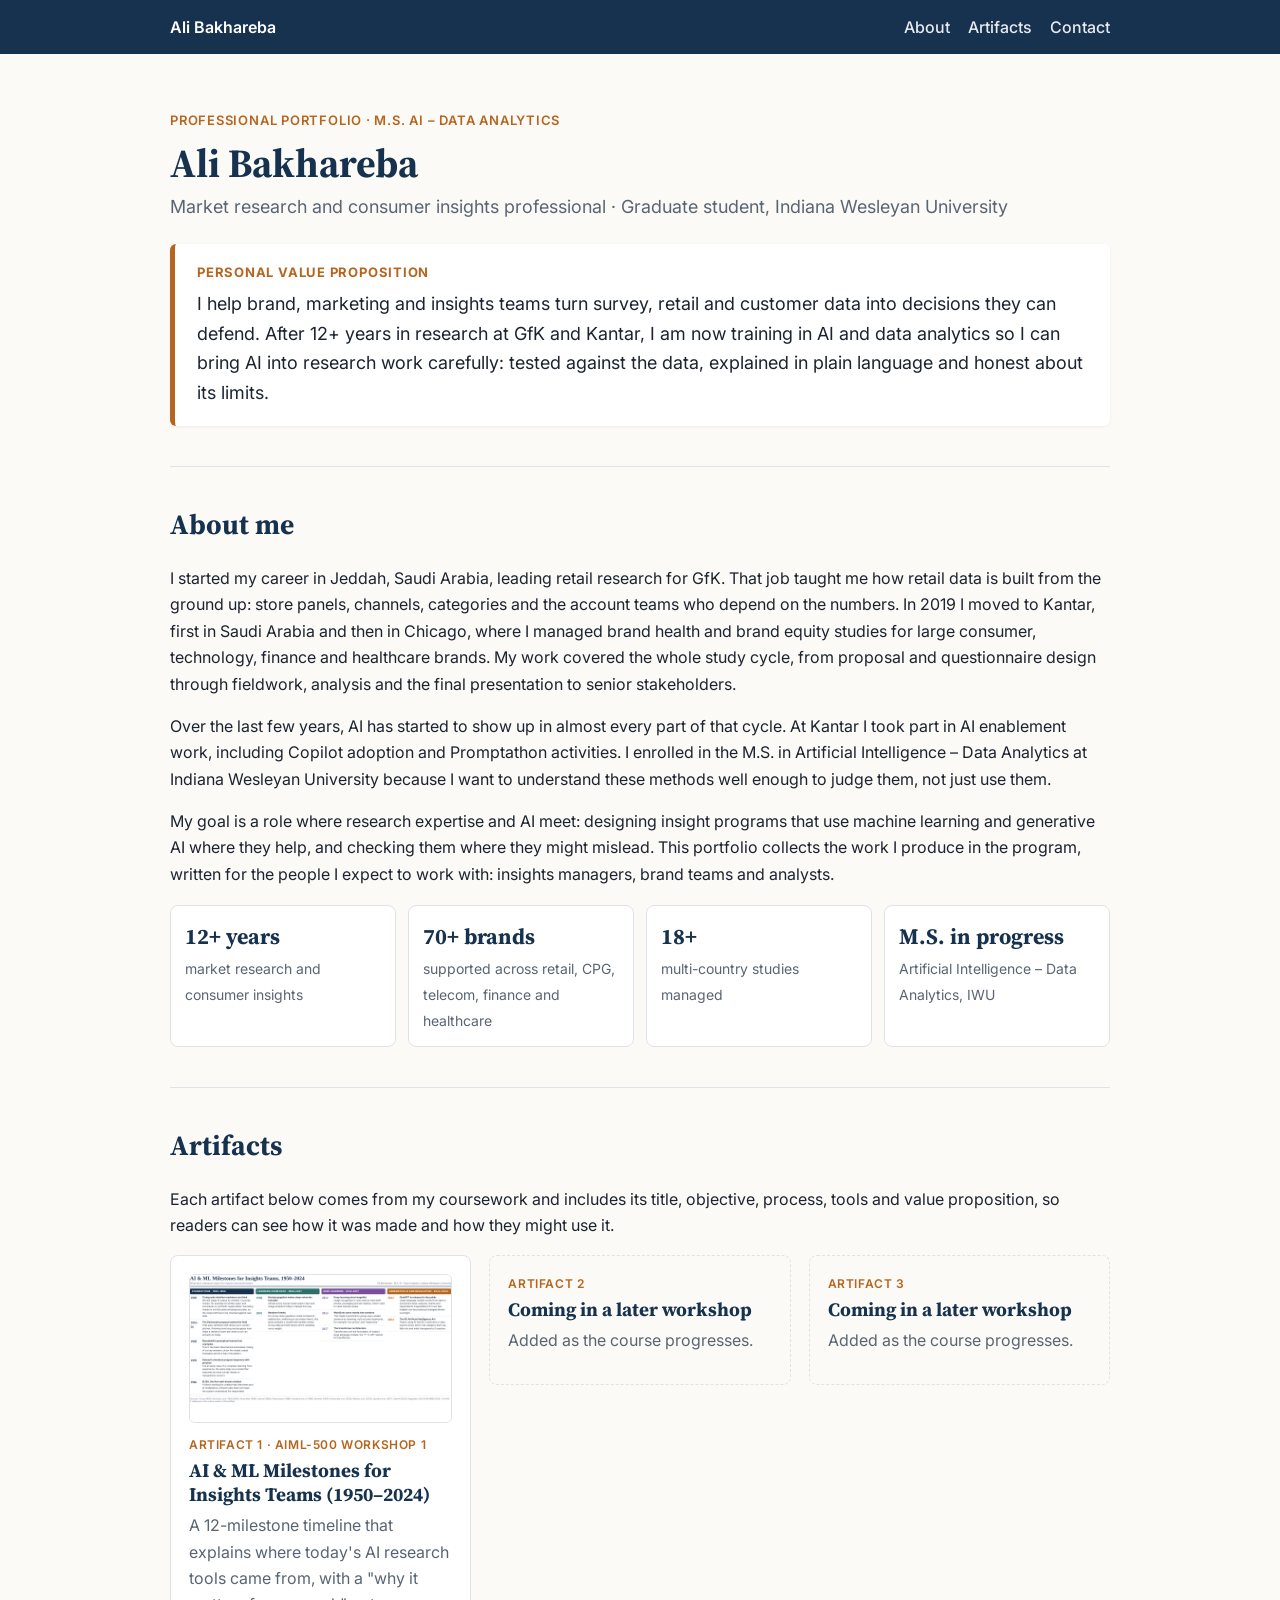
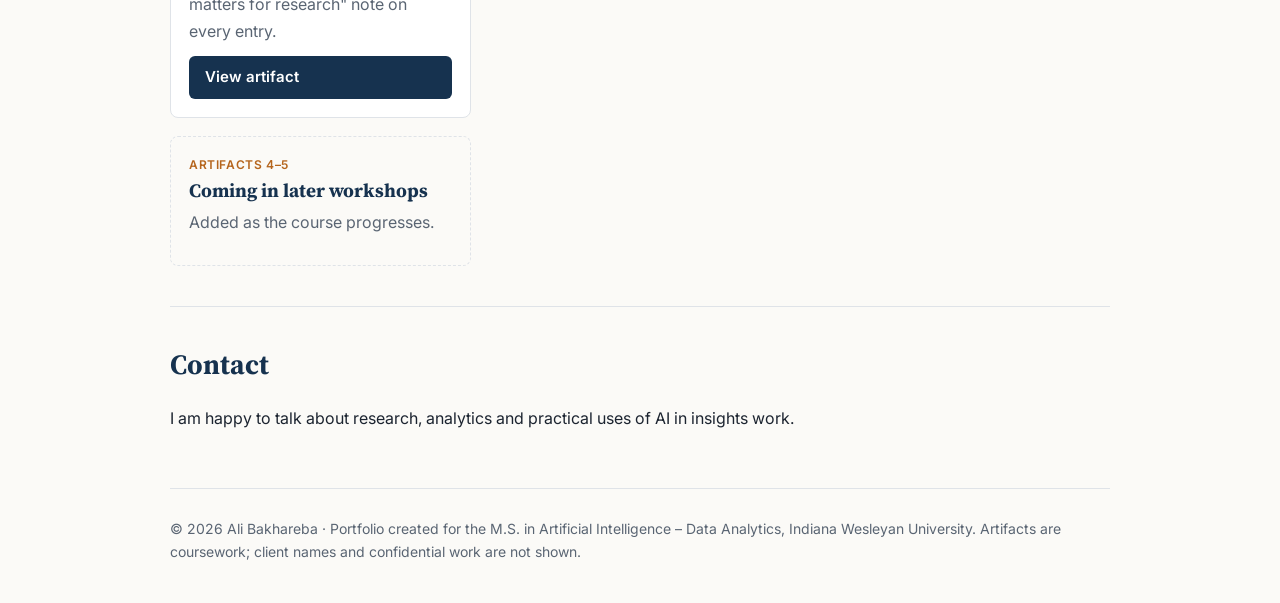
==== index.html @ 3a318d76 "Add files via upload" ====
<!doctype html>
<html lang="en">
<head>
<meta charset="utf-8">
<meta name="viewport" content="width=device-width, initial-scale=1">
<title>Ali Bakhareba | Insights &amp; AI Portfolio</title>
<meta name="description" content="Professional portfolio of Ali Bakhareba: market research and consumer insights professional completing an M.S. in Artificial Intelligence – Data Analytics at Indiana Wesleyan University.">
<link rel="preconnect" href="https://fonts.googleapis.com">
<link href="https://fonts.googleapis.com/css2?family=Inter:wght@400;500;600;700&family=Source+Serif+4:wght@600;700&display=swap" rel="stylesheet">
<link rel="stylesheet" href="assets/style.css">
</head>
<body>
<header class="site"><div class="wrap">
  <a href="index.html">Ali Bakhareba</a>
  <nav><a href="#about">About</a><a href="#artifacts">Artifacts</a><a href="#contact">Contact</a></nav>
</div></header>

<div class="wrap">
  <div class="hero">
    <div class="kicker">Professional Portfolio · M.S. AI – Data Analytics</div>
    <h1>Ali Bakhareba</h1>
    <p class="role">Market research and consumer insights professional · Graduate student, Indiana Wesleyan University</p>
    <div class="pvp">
      <b>Personal value proposition</b>
      I help brand, marketing and insights teams turn survey, retail and customer data into decisions they can defend. After 12+ years in research at GfK and Kantar, I am now training in AI and data analytics so I can bring AI into research work carefully: tested against the data, explained in plain language and honest about its limits.
    </div>
  </div>

  <section id="about">
    <h2>About me</h2>
    <p>I started my career in Jeddah, Saudi Arabia, leading retail research for GfK. That job taught me how retail data is built from the ground up: store panels, channels, categories and the account teams who depend on the numbers. In 2019 I moved to Kantar, first in Saudi Arabia and then in Chicago, where I managed brand health and brand equity studies for large consumer, technology, finance and healthcare brands. My work covered the whole study cycle, from proposal and questionnaire design through fieldwork, analysis and the final presentation to senior stakeholders.</p>
    <p>Over the last few years, AI has started to show up in almost every part of that cycle. At Kantar I took part in AI enablement work, including Copilot adoption and Promptathon activities. I enrolled in the M.S. in Artificial Intelligence – Data Analytics at Indiana Wesleyan University because I want to understand these methods well enough to judge them, not just use them.</p>
    <p>My goal is a role where research expertise and AI meet: designing insight programs that use machine learning and generative AI where they help, and checking them where they might mislead. This portfolio collects the work I produce in the program, written for the people I expect to work with: insights managers, brand teams and analysts.</p>
    <div class="facts">
      <div class="fact"><b>12+ years</b><span>market research and consumer insights</span></div>
      <div class="fact"><b>70+ brands</b><span>supported across retail, CPG, telecom, finance and healthcare</span></div>
      <div class="fact"><b>18+</b><span>multi-country studies managed</span></div>
      <div class="fact"><b>M.S. in progress</b><span>Artificial Intelligence – Data Analytics, IWU</span></div>
    </div>
  </section>

  <section id="artifacts">
    <h2>Artifacts</h2>
    <p>Each artifact below comes from my coursework and includes its title, objective, process, tools and value proposition, so readers can see how it was made and how they might use it.</p>
    <div class="grid">
      <div class="card">
        <img src="assets/timeline-preview.png" alt="Preview of the AI and ML milestones timeline">
        <span class="tag">Artifact 1 · AIML-500 Workshop 1</span>
        <h3>AI &amp; ML Milestones for Insights Teams (1950–2024)</h3>
        <p>A 12-milestone timeline that explains where today's AI research tools came from, with a "why it matters for research" note on every entry.</p>
        <a class="btn" href="artifact-1-ai-ml-timeline.html">View artifact</a>
      </div>
      <div class="card pending"><span class="tag">Artifact 2</span><h3>Coming in a later workshop</h3><p>Added as the course progresses.</p></div>
      <div class="card pending"><span class="tag">Artifact 3</span><h3>Coming in a later workshop</h3><p>Added as the course progresses.</p></div>
      <div class="card pending"><span class="tag">Artifacts 4–5</span><h3>Coming in later workshops</h3><p>Added as the course progresses.</p></div>
    </div>
  </section>

  <section id="contact">
    <h2>Contact</h2>
    <p>I am happy to talk about research, analytics and practical uses of AI in insights work.</p>
  </section>

  <footer>© 2026 Ali Bakhareba · Portfolio created for the M.S. in Artificial Intelligence – Data Analytics, Indiana Wesleyan University. Artifacts are coursework; client names and confidential work are not shown.</footer>
</div>
</body>
</html>
---- assets/style.css ----
:root{
  --ink:#1c2430; --muted:#5a6573; --line:#dfe3e8; --bg:#fbfaf7; --card:#ffffff;
  --navy:#16324f; --accent:#b5651d; --accent-soft:#f6ece2; --era1:#16324f; --era2:#2f6f6a; --era3:#7a4e9c; --era4:#b5651d;
}
*{box-sizing:border-box}
html{scroll-behavior:smooth}
body{margin:0;background:var(--bg);color:var(--ink);font:16px/1.65 "Inter",system-ui,-apple-system,"Segoe UI",Arial,sans-serif}
h1,h2,h3{font-family:"Source Serif 4",Georgia,serif;color:var(--navy);line-height:1.25}
a{color:var(--navy)}
.wrap{max-width:980px;margin:0 auto;padding:0 20px}
header.site{background:var(--navy);color:#fff}
header.site .wrap{display:flex;justify-content:space-between;align-items:center;flex-wrap:wrap;gap:8px;padding-top:14px;padding-bottom:14px}
header.site a{color:#fff;text-decoration:none;font-weight:600}
header.site nav a{margin-left:18px;font-weight:500;opacity:.9}
header.site nav a:hover{opacity:1;text-decoration:underline}
.hero{padding:56px 0 40px;border-bottom:1px solid var(--line)}
.hero .kicker{color:var(--accent);font-weight:600;letter-spacing:.06em;text-transform:uppercase;font-size:13px}
.hero h1{font-size:40px;margin:6px 0 4px}
.hero .role{color:var(--muted);font-size:18px;margin:0 0 22px}
.pvp{background:var(--card);border-left:5px solid var(--accent);padding:18px 22px;border-radius:6px;box-shadow:0 1px 3px rgba(0,0,0,.06);font-size:18px}
.pvp b{display:block;font-size:13px;letter-spacing:.06em;text-transform:uppercase;color:var(--accent);margin-bottom:6px}
section{padding:40px 0;border-bottom:1px solid var(--line)}
section h2{font-size:28px;margin-top:0}
.grid{display:grid;align-items:start;grid-template-columns:repeat(auto-fit,minmax(260px,1fr));gap:18px}
.card{background:var(--card);border:1px solid var(--line);border-radius:8px;padding:18px;display:flex;flex-direction:column}
.card img{width:100%;border-radius:6px;border:1px solid var(--line);margin-bottom:12px}
.card h3{margin:4px 0 6px;font-size:19px}
.card .tag{font-size:12px;font-weight:600;color:var(--accent);text-transform:uppercase;letter-spacing:.05em}
.card p{margin:0 0 12px;color:var(--muted)}
.card .btn{margin-top:auto}
.card.pending{border-style:dashed;background:transparent}
.btn{display:inline-block;background:var(--navy);color:#fff;padding:9px 16px;border-radius:6px;text-decoration:none;font-weight:600;font-size:15px}
.btn.alt{background:transparent;color:var(--navy);border:1.5px solid var(--navy)}
.facts{display:grid;grid-template-columns:repeat(auto-fit,minmax(170px,1fr));gap:12px;margin-top:18px}
.fact{background:var(--card);border:1px solid var(--line);border-radius:8px;padding:12px 14px}
.fact b{display:block;font-size:22px;color:var(--navy);font-family:"Source Serif 4",Georgia,serif}
.fact span{font-size:14px;color:var(--muted)}
footer{padding:28px 0 40px;color:var(--muted);font-size:14px}
/* artifact page */
.art-head{padding:40px 0 24px}
.art-head h1{font-size:34px;margin:6px 0 10px}
.toc{background:var(--card);border:1px solid var(--line);border-radius:8px;padding:12px 16px;font-size:14px}
.toc a{margin-right:12px;display:inline-block}
.field{padding:26px 0;border-bottom:1px solid var(--line)}
.field h2{font-size:22px;margin:0 0 8px}
.field ol li,.field ul li{margin-bottom:6px}
.vp{background:var(--accent-soft);border-left:5px solid var(--accent);padding:14px 18px;border-radius:6px;font-size:17px}
.refs p{padding-left:2em;text-indent:-2em;margin:0 0 10px}
/* timeline */
.era{margin:26px 0 8px;font-weight:700;font-size:13px;letter-spacing:.06em;text-transform:uppercase}
.tl{position:relative;margin-left:8px;padding-left:26px;border-left:3px solid var(--line)}
.ms{position:relative;background:var(--card);border:1px solid var(--line);border-radius:8px;padding:14px 16px;margin:0 0 14px}
.ms:before{content:"";position:absolute;left:-36px;top:18px;width:14px;height:14px;border-radius:50%;background:var(--dot,var(--navy));border:3px solid var(--bg)}
.ms .yr{font-family:"Source Serif 4",Georgia,serif;font-weight:700;font-size:20px;color:var(--dot,var(--navy))}
.ms h3{display:inline;font-size:17px;margin-left:8px;color:var(--ink)}
.ms p{margin:6px 0 0}
.ms .why{margin-top:8px;padding-top:8px;border-top:1px dashed var(--line);font-size:15px}
.ms .why b{color:var(--accent)}
.ms .src{font-size:13px;color:var(--muted);margin-top:6px}
.e1{--dot:var(--era1)} .e2{--dot:var(--era2)} .e3{--dot:var(--era3)} .e4{--dot:var(--era4)}
@media (max-width:600px){.hero h1{font-size:31px}header.site nav a{margin-left:0;margin-right:14px}.art-head h1{font-size:27px}}
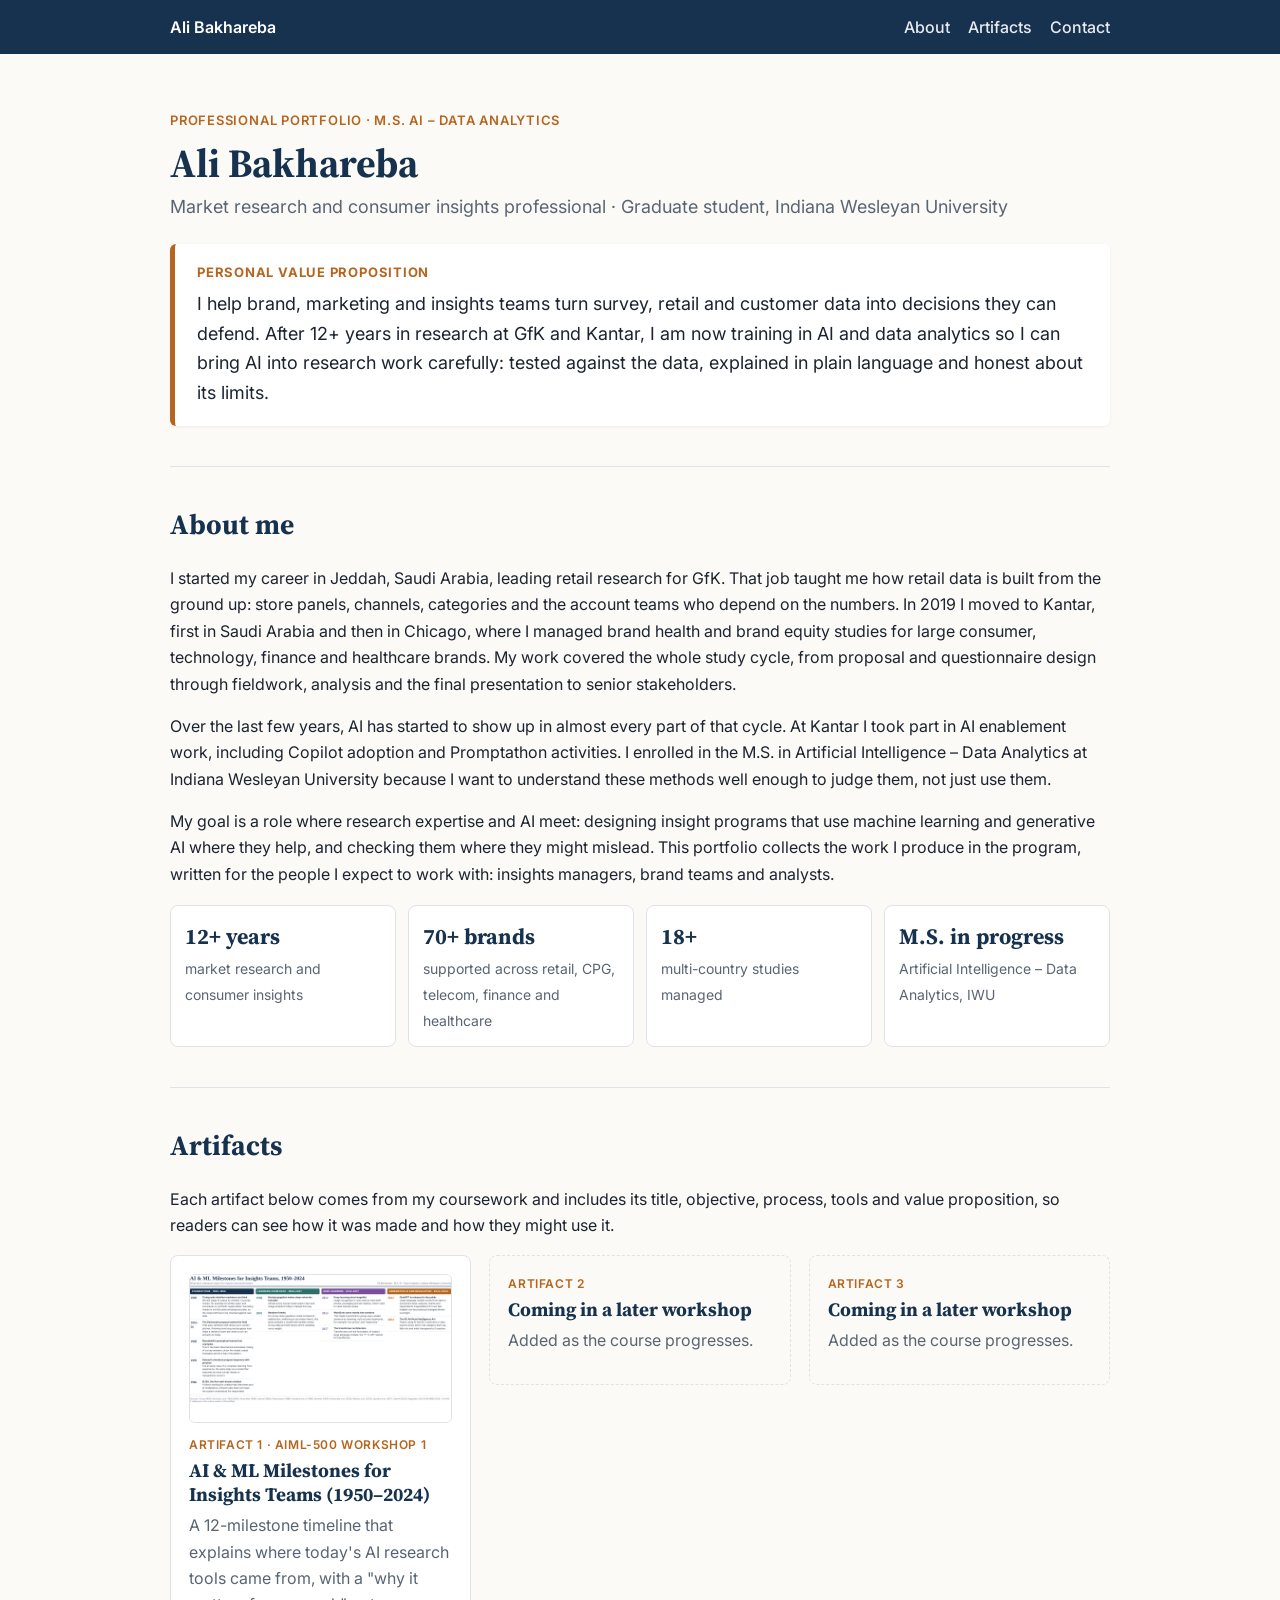
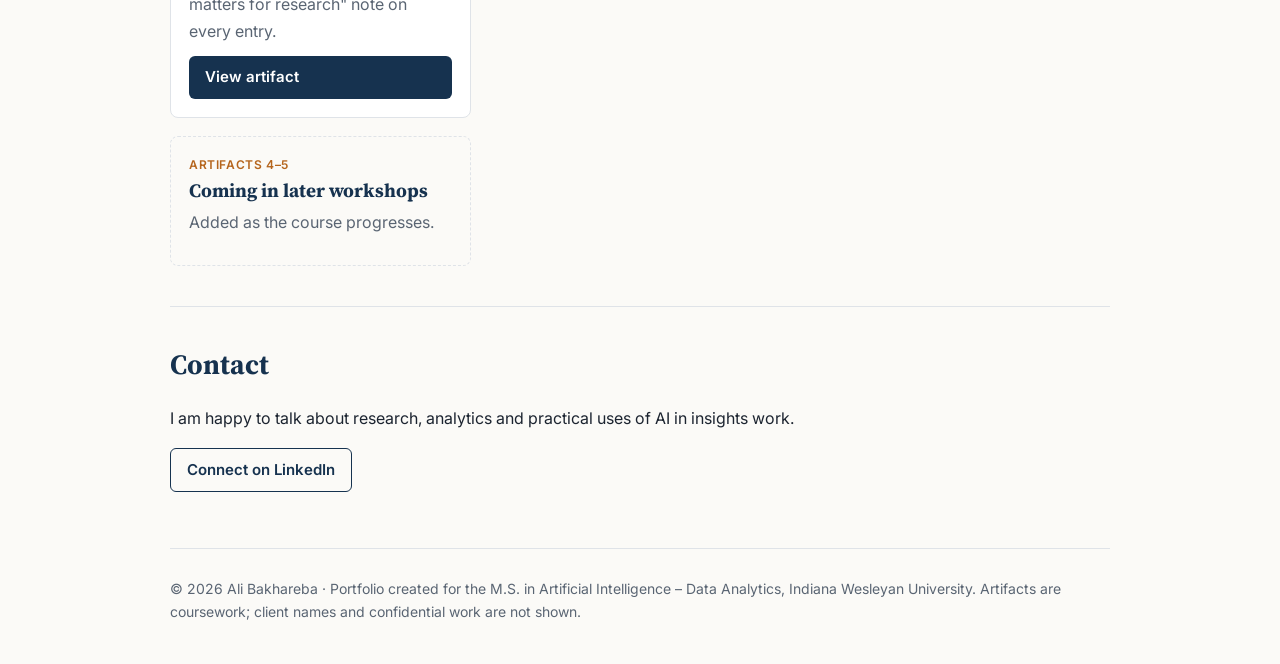
==== commit c0e80c07: "Add files via upload" ====
--- a/index.html
+++ b/index.html
@@ -59,6 +59,7 @@
   <section id="contact">
     <h2>Contact</h2>
     <p>I am happy to talk about research, analytics and practical uses of AI in insights work.</p>
+    <p><a class="btn alt" href="https://www.linkedin.com/in/ali-bakhareba/" target="_blank" rel="noopener">Connect on LinkedIn</a></p>
   </section>
 
   <footer>© 2026 Ali Bakhareba · Portfolio created for the M.S. in Artificial Intelligence – Data Analytics, Indiana Wesleyan University. Artifacts are coursework; client names and confidential work are not shown.</footer>
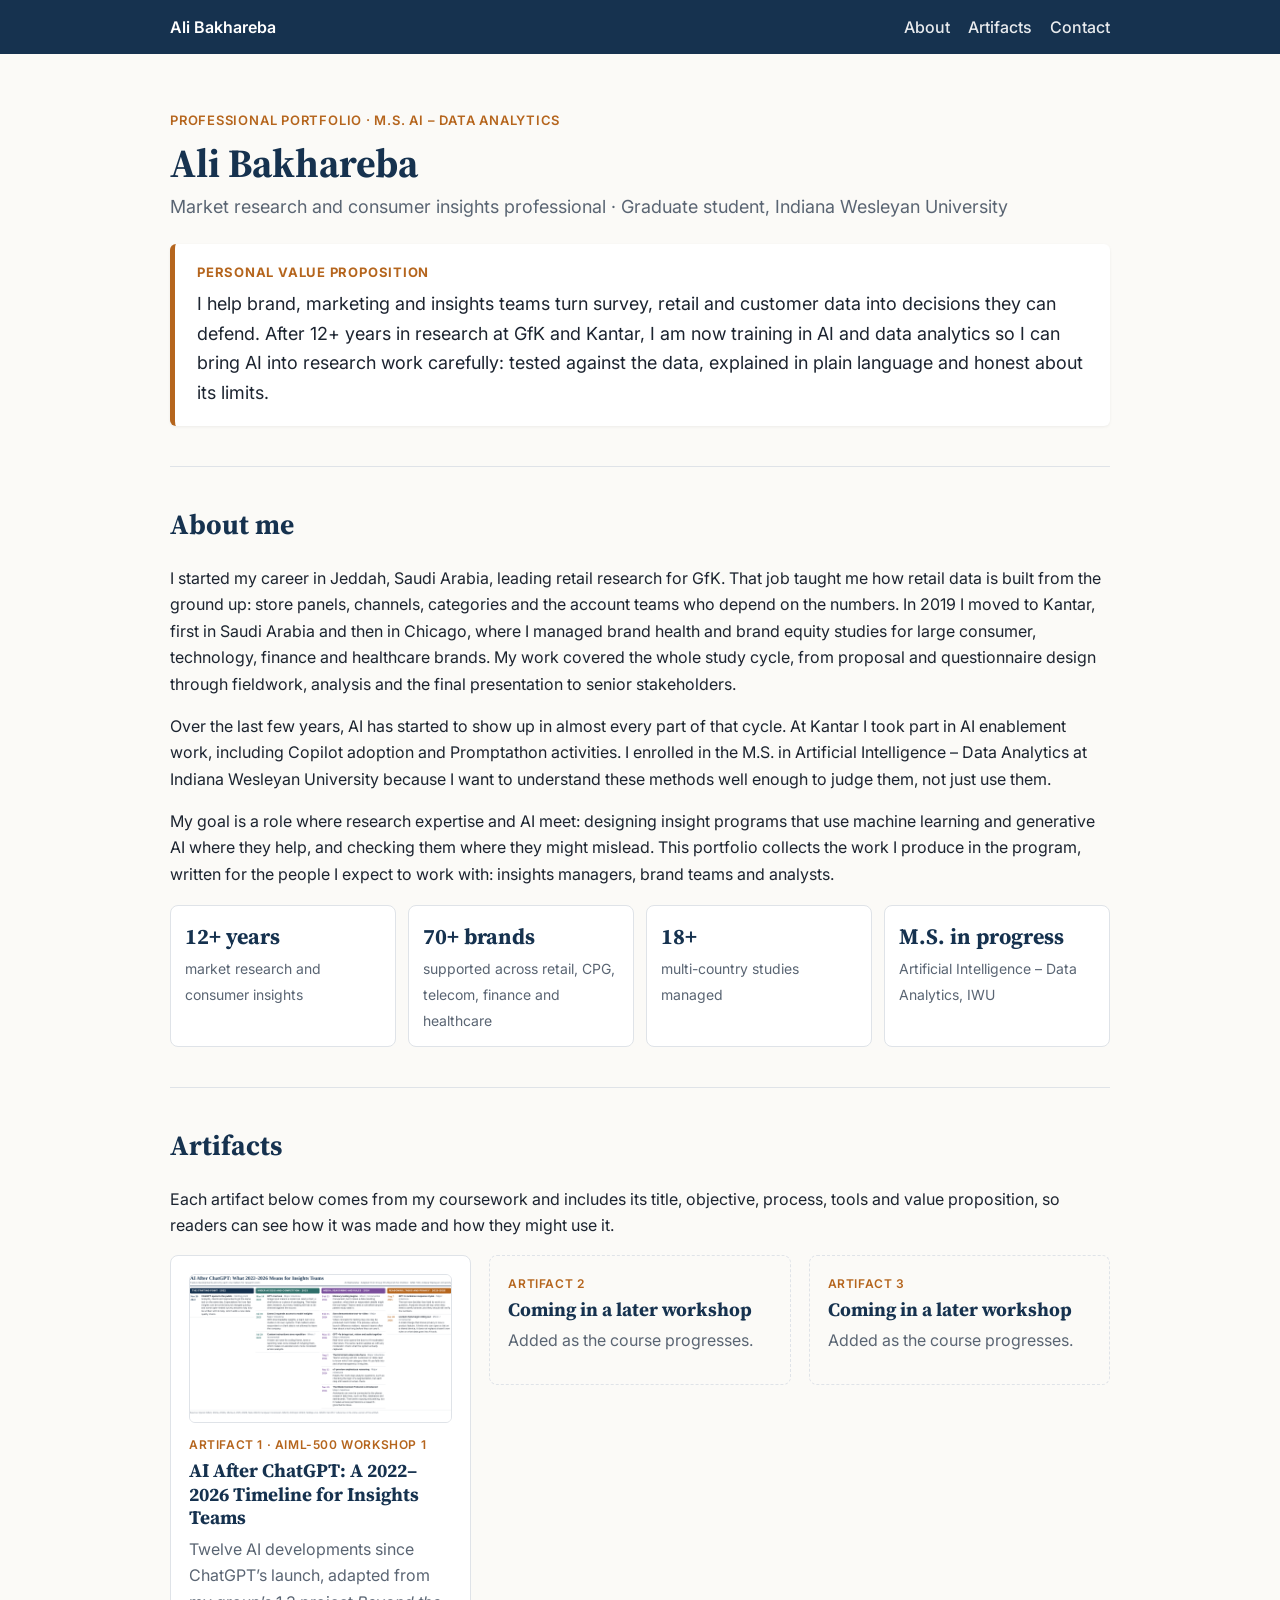
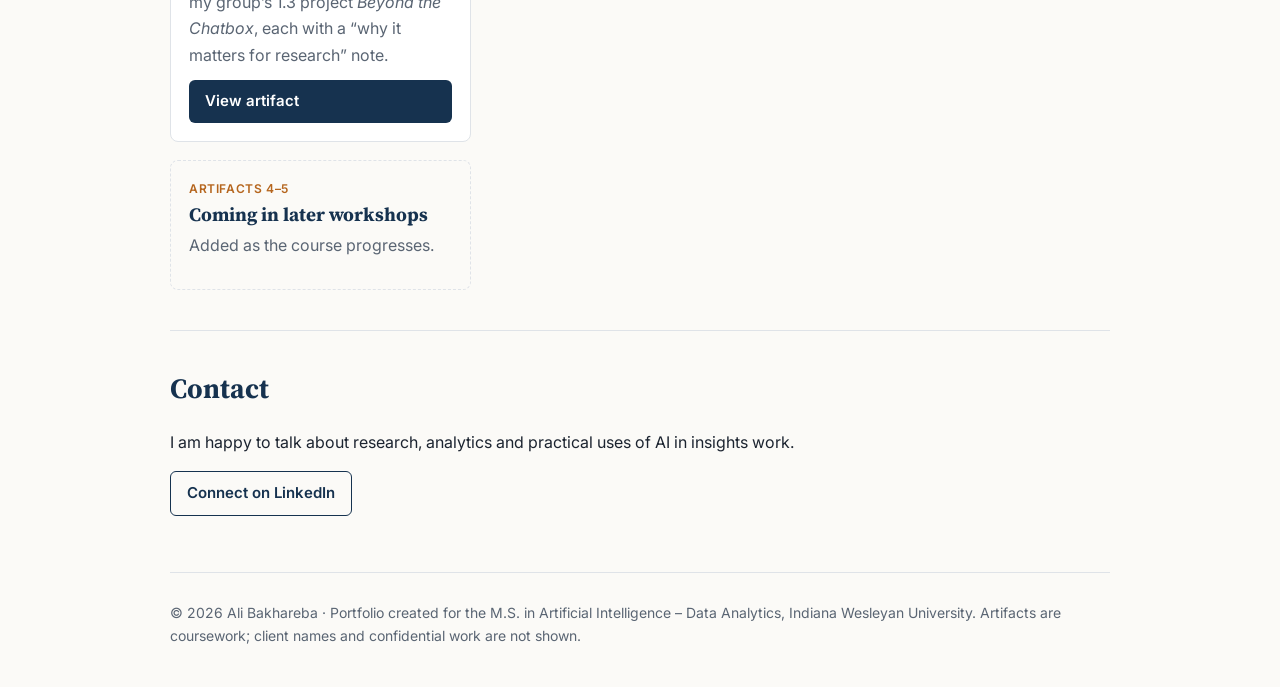
==== commit c0920e25: "Add files via upload" ====
--- a/index.html
+++ b/index.html
@@ -44,10 +44,10 @@
     <p>Each artifact below comes from my coursework and includes its title, objective, process, tools and value proposition, so readers can see how it was made and how they might use it.</p>
     <div class="grid">
       <div class="card">
-        <img src="assets/timeline-preview.png" alt="Preview of the AI and ML milestones timeline">
+        <img src="assets/timeline-preview.png" alt="Preview of the AI After ChatGPT timeline">
         <span class="tag">Artifact 1 · AIML-500 Workshop 1</span>
-        <h3>AI &amp; ML Milestones for Insights Teams (1950–2024)</h3>
-        <p>A 12-milestone timeline that explains where today's AI research tools came from, with a "why it matters for research" note on every entry.</p>
+        <h3>AI After ChatGPT: A 2022–2026 Timeline for Insights Teams</h3>
+        <p>Twelve AI developments since ChatGPT’s launch, adapted from my group’s 1.3 project <i>Beyond the Chatbox</i>, each with a “why it matters for research” note.</p>
         <a class="btn" href="artifact-1-ai-ml-timeline.html">View artifact</a>
       </div>
       <div class="card pending"><span class="tag">Artifact 2</span><h3>Coming in a later workshop</h3><p>Added as the course progresses.</p></div>
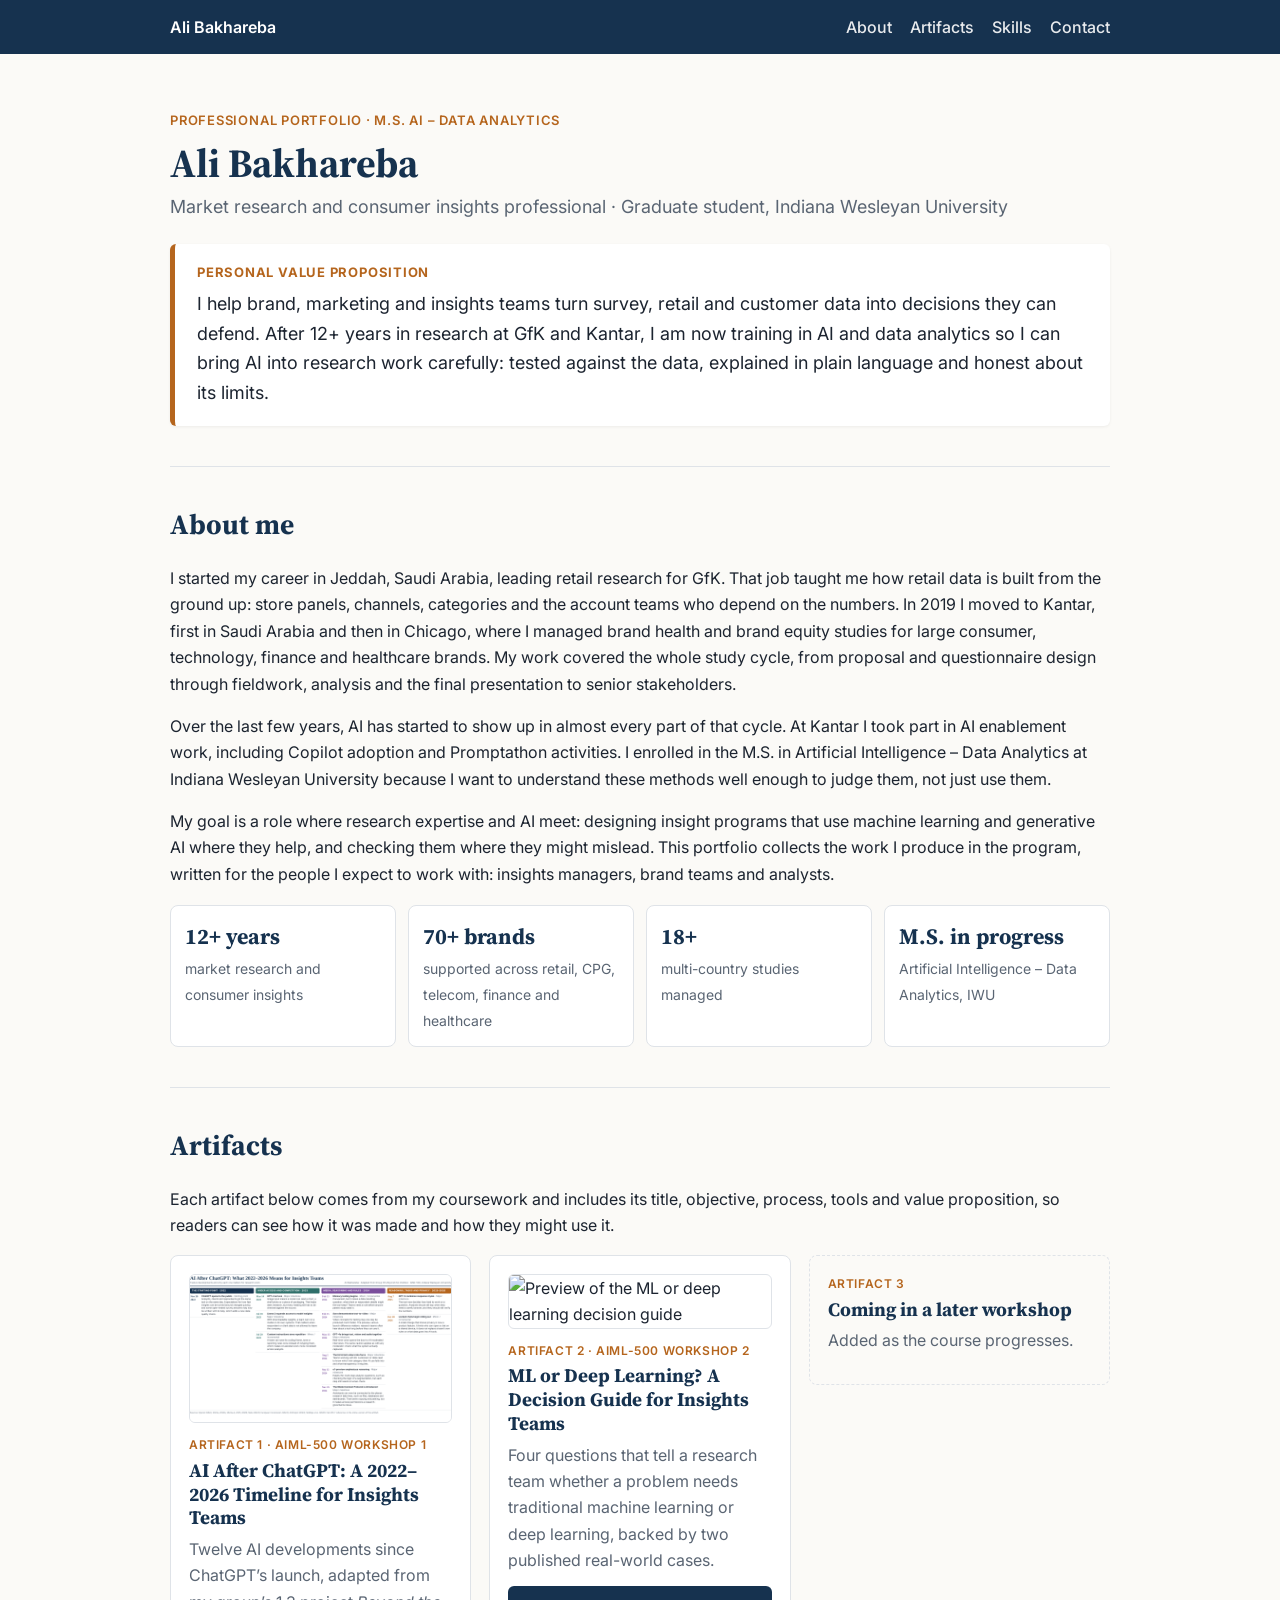
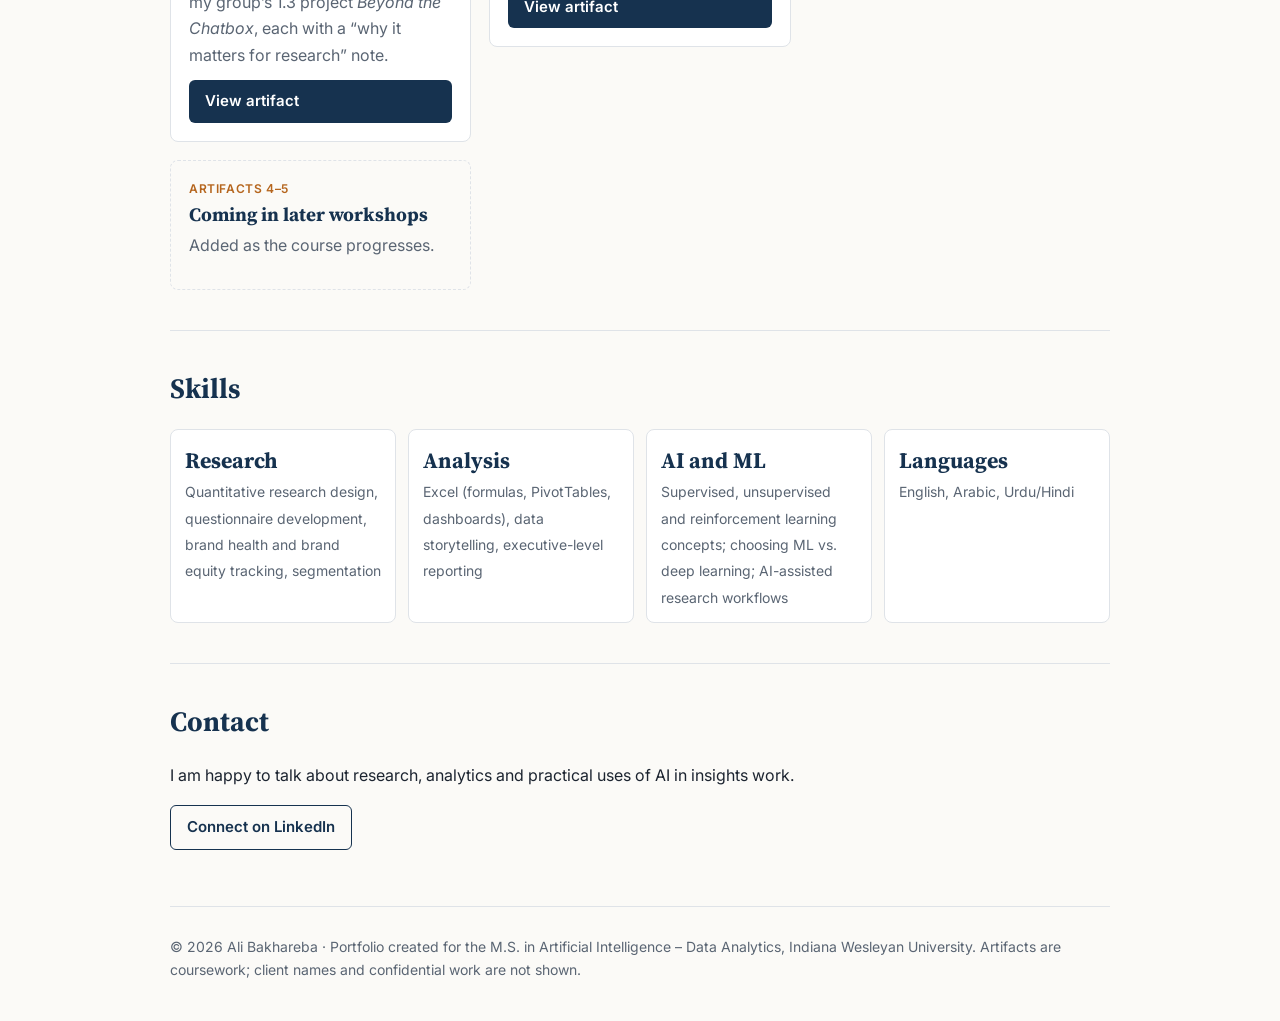
==== commit ab247b49: "Add files via upload" ====
--- a/index.html
+++ b/index.html
@@ -12,7 +12,7 @@
 <body>
 <header class="site"><div class="wrap">
   <a href="index.html">Ali Bakhareba</a>
-  <nav><a href="#about">About</a><a href="#artifacts">Artifacts</a><a href="#contact">Contact</a></nav>
+  <nav><a href="#about">About</a><a href="#artifacts">Artifacts</a><a href="#skills">Skills</a><a href="#contact">Contact</a></nav>
 </div></header>
 
 <div class="wrap">
@@ -50,9 +50,25 @@
         <p>Twelve AI developments since ChatGPT’s launch, adapted from my group’s 1.3 project <i>Beyond the Chatbox</i>, each with a “why it matters for research” note.</p>
         <a class="btn" href="artifact-1-ai-ml-timeline.html">View artifact</a>
       </div>
-      <div class="card pending"><span class="tag">Artifact 2</span><h3>Coming in a later workshop</h3><p>Added as the course progresses.</p></div>
+      <div class="card">
+        <img src="assets/ml-vs-dl-preview.png" alt="Preview of the ML or deep learning decision guide">
+        <span class="tag">Artifact 2 · AIML-500 Workshop 2</span>
+        <h3>ML or Deep Learning? A Decision Guide for Insights Teams</h3>
+        <p>Four questions that tell a research team whether a problem needs traditional machine learning or deep learning, backed by two published real-world cases.</p>
+        <a class="btn" href="artifact-2-ml-vs-dl.html">View artifact</a>
+      </div>
       <div class="card pending"><span class="tag">Artifact 3</span><h3>Coming in a later workshop</h3><p>Added as the course progresses.</p></div>
       <div class="card pending"><span class="tag">Artifacts 4–5</span><h3>Coming in later workshops</h3><p>Added as the course progresses.</p></div>
+    </div>
+  </section>
+
+  <section id="skills">
+    <h2>Skills</h2>
+    <div class="facts">
+      <div class="fact"><b>Research</b><span>Quantitative research design, questionnaire development, brand health and brand equity tracking, segmentation</span></div>
+      <div class="fact"><b>Analysis</b><span>Excel (formulas, PivotTables, dashboards), data storytelling, executive-level reporting</span></div>
+      <div class="fact"><b>AI and ML</b><span>Supervised, unsupervised and reinforcement learning concepts; choosing ML vs. deep learning; AI-assisted research workflows</span></div>
+      <div class="fact"><b>Languages</b><span>English, Arabic, Urdu/Hindi</span></div>
     </div>
   </section>
 
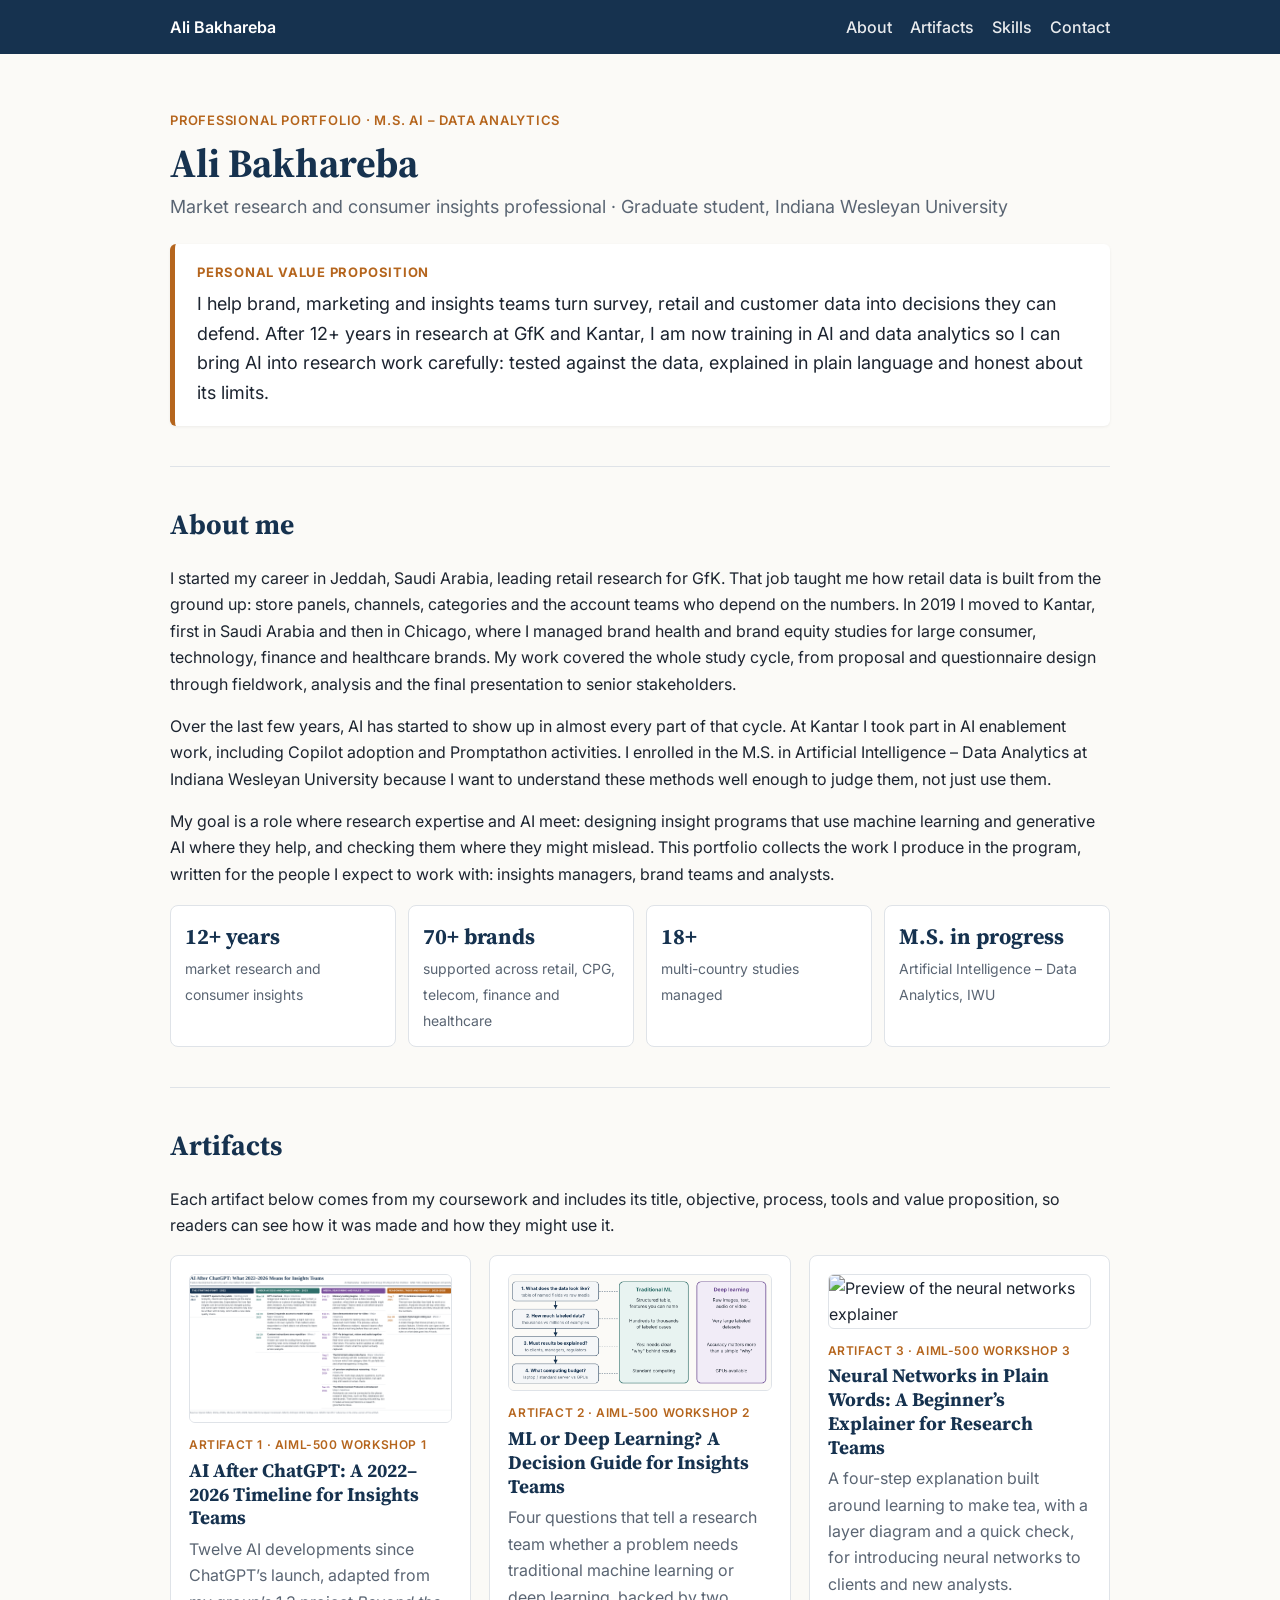
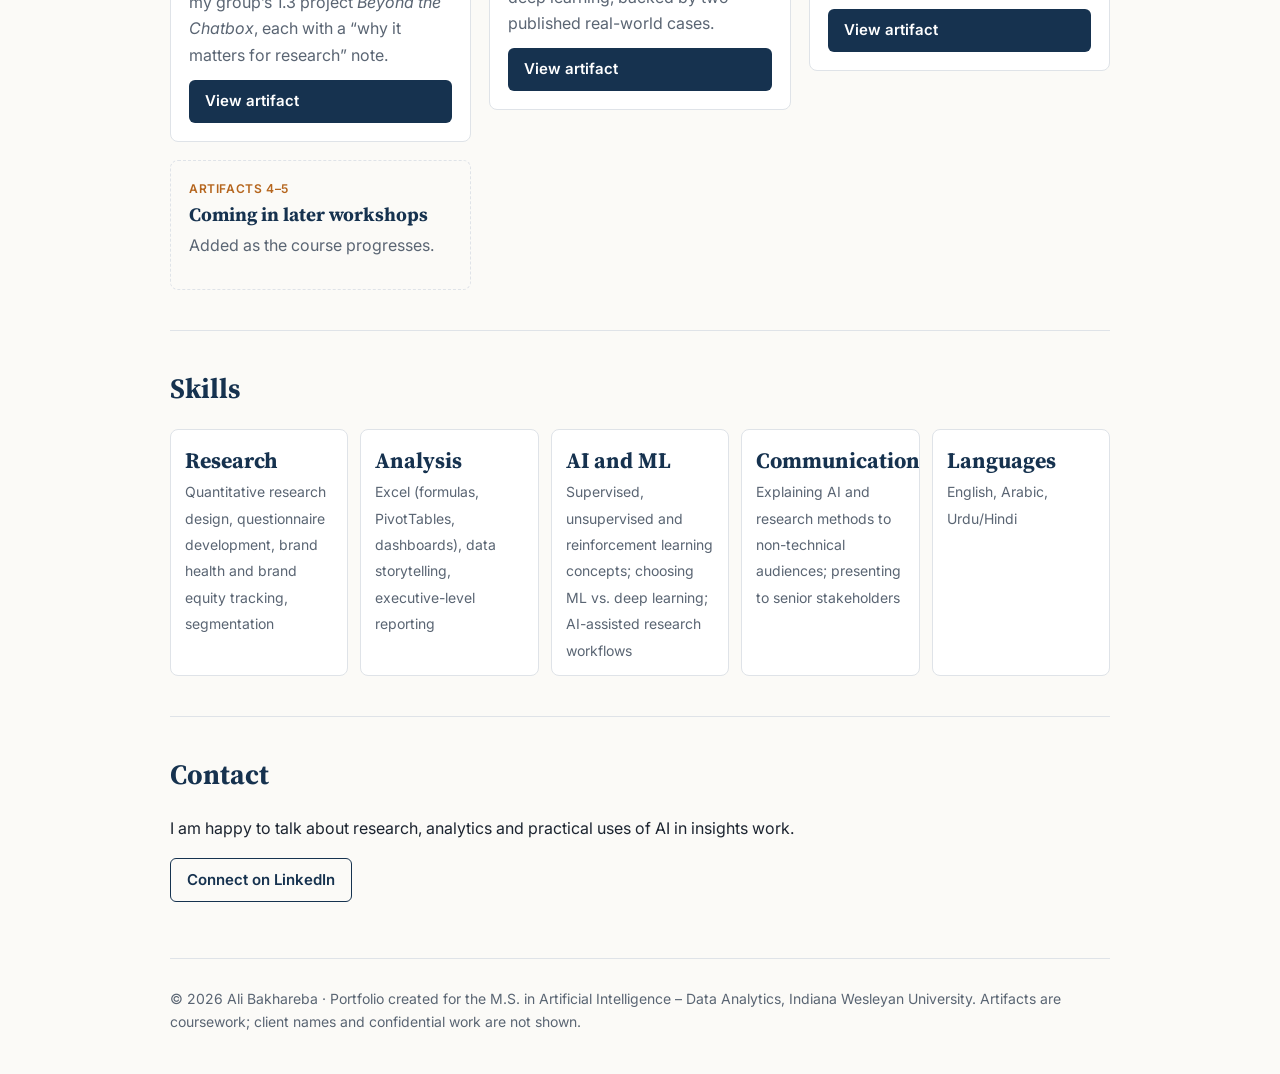
==== commit 7efc9c0c: "Add files via upload" ====
--- a/index.html
+++ b/index.html
@@ -57,7 +57,13 @@
         <p>Four questions that tell a research team whether a problem needs traditional machine learning or deep learning, backed by two published real-world cases.</p>
         <a class="btn" href="artifact-2-ml-vs-dl.html">View artifact</a>
       </div>
-      <div class="card pending"><span class="tag">Artifact 3</span><h3>Coming in a later workshop</h3><p>Added as the course progresses.</p></div>
+      <div class="card">
+        <img src="assets/neural-networks-preview.png" alt="Preview of the neural networks explainer">
+        <span class="tag">Artifact 3 · AIML-500 Workshop 3</span>
+        <h3>Neural Networks in Plain Words: A Beginner’s Explainer for Research Teams</h3>
+        <p>A four-step explanation built around learning to make tea, with a layer diagram and a quick check, for introducing neural networks to clients and new analysts.</p>
+        <a class="btn" href="artifact-3-neural-networks-explained.html">View artifact</a>
+      </div>
       <div class="card pending"><span class="tag">Artifacts 4–5</span><h3>Coming in later workshops</h3><p>Added as the course progresses.</p></div>
     </div>
   </section>
@@ -68,6 +74,7 @@
       <div class="fact"><b>Research</b><span>Quantitative research design, questionnaire development, brand health and brand equity tracking, segmentation</span></div>
       <div class="fact"><b>Analysis</b><span>Excel (formulas, PivotTables, dashboards), data storytelling, executive-level reporting</span></div>
       <div class="fact"><b>AI and ML</b><span>Supervised, unsupervised and reinforcement learning concepts; choosing ML vs. deep learning; AI-assisted research workflows</span></div>
+      <div class="fact"><b>Communication</b><span>Explaining AI and research methods to non-technical audiences; presenting to senior stakeholders</span></div>
       <div class="fact"><b>Languages</b><span>English, Arabic, Urdu/Hindi</span></div>
     </div>
   </section>
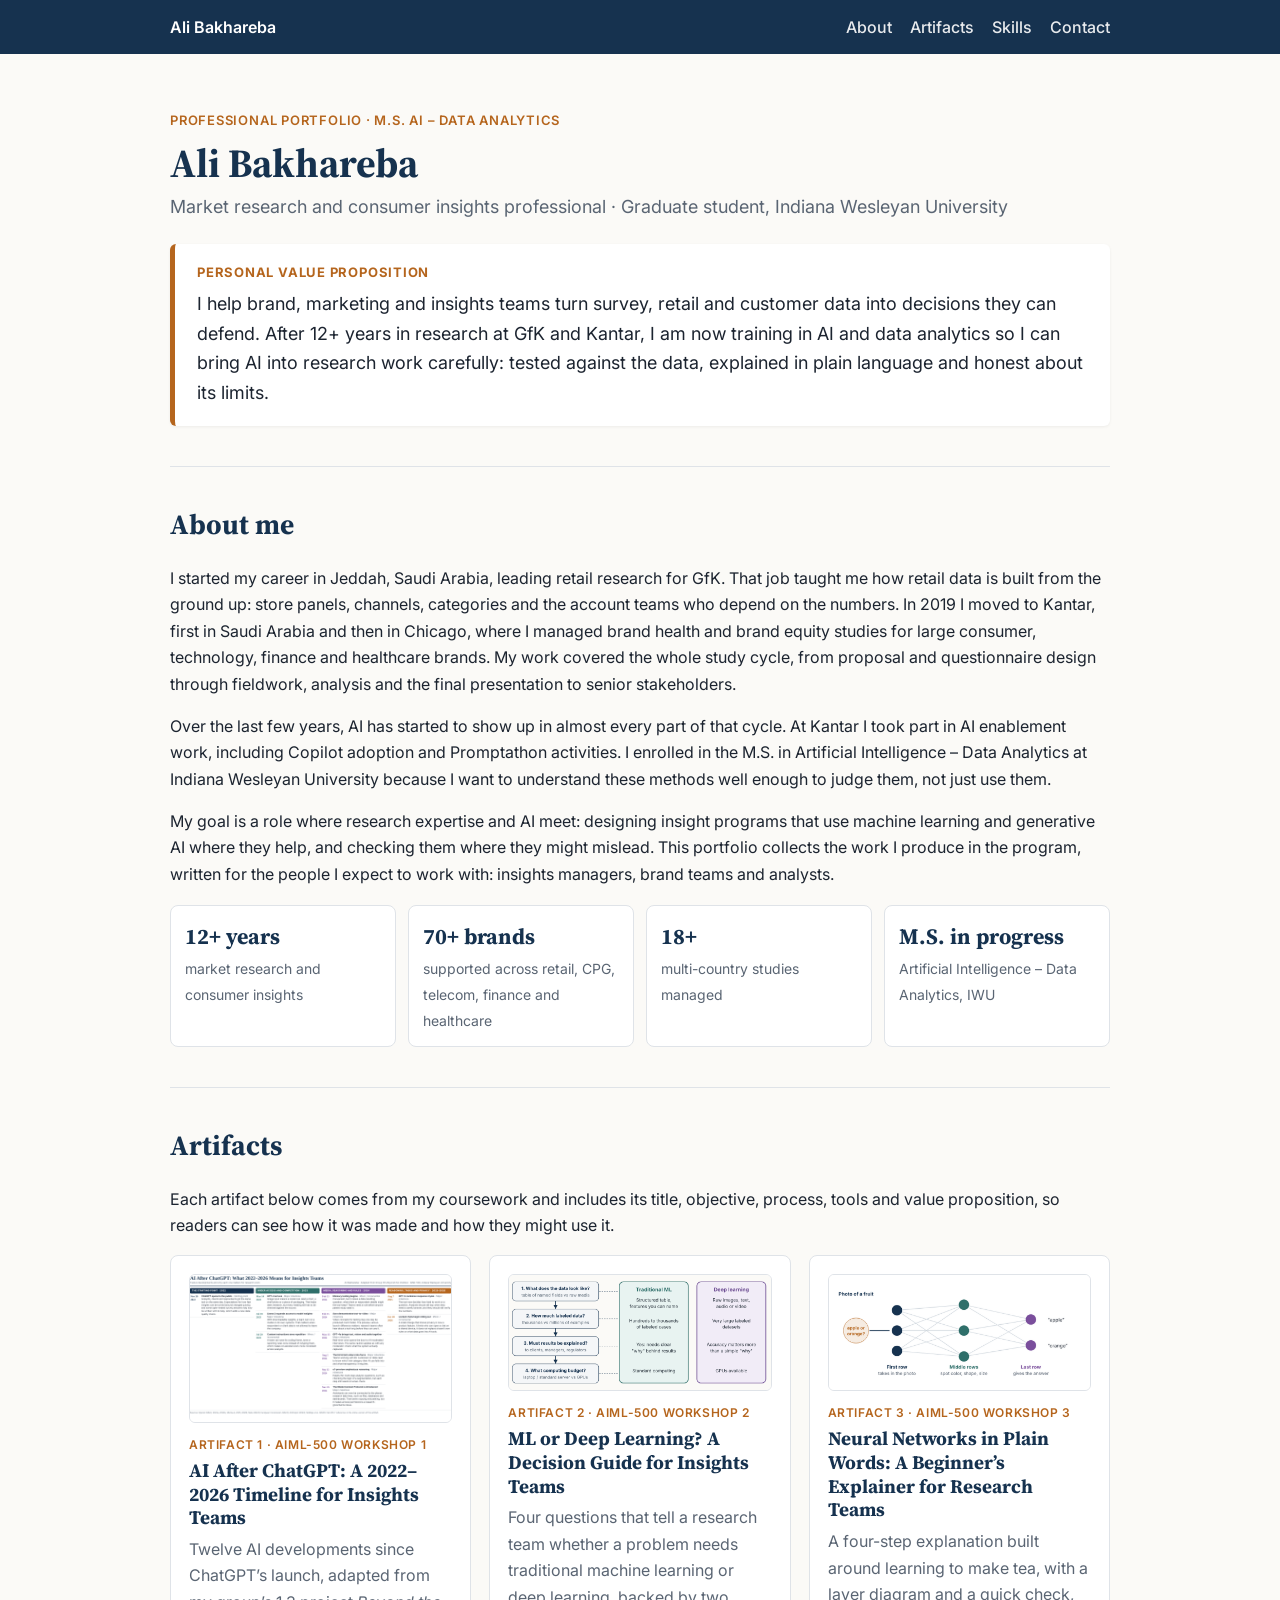
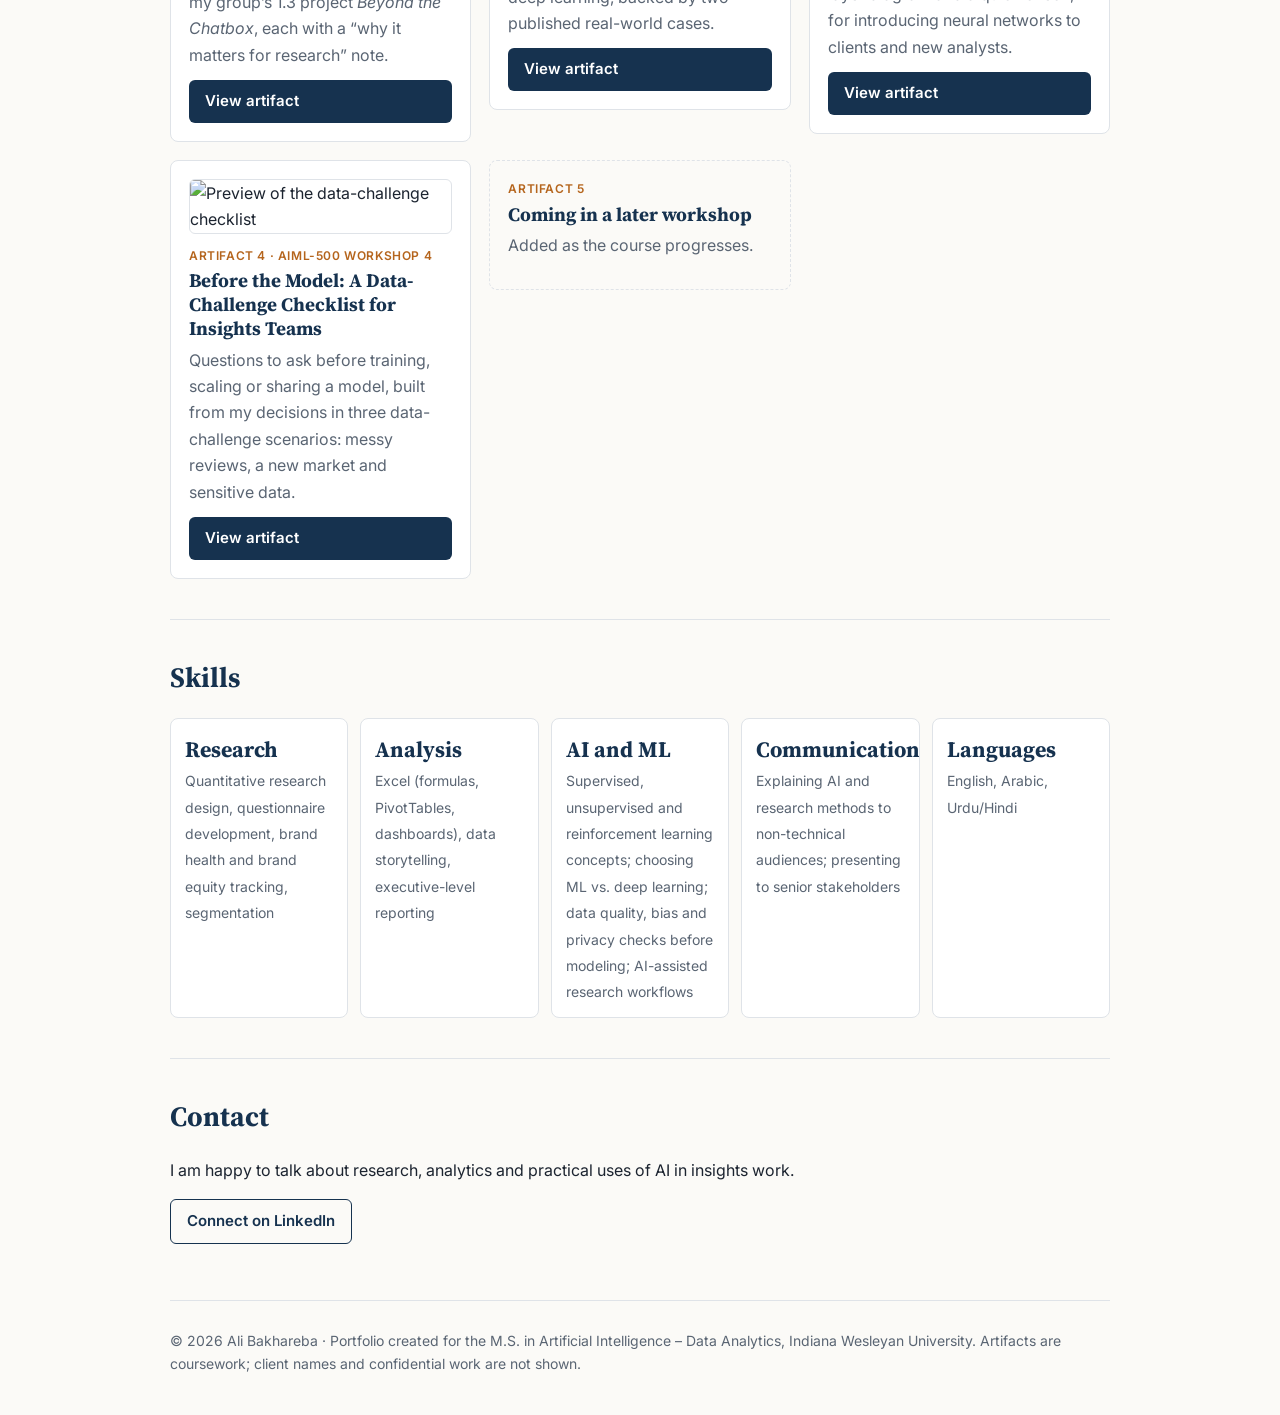
==== commit 47296b89: "Add files via upload" ====
--- a/index.html
+++ b/index.html
@@ -64,7 +64,14 @@
         <p>A four-step explanation built around learning to make tea, with a layer diagram and a quick check, for introducing neural networks to clients and new analysts.</p>
         <a class="btn" href="artifact-3-neural-networks-explained.html">View artifact</a>
       </div>
-      <div class="card pending"><span class="tag">Artifacts 4–5</span><h3>Coming in later workshops</h3><p>Added as the course progresses.</p></div>
+      <div class="card">
+        <img src="assets/data-checklist-preview.png" alt="Preview of the data-challenge checklist">
+        <span class="tag">Artifact 4 · AIML-500 Workshop 4</span>
+        <h3>Before the Model: A Data-Challenge Checklist for Insights Teams</h3>
+        <p>Questions to ask before training, scaling or sharing a model, built from my decisions in three data-challenge scenarios: messy reviews, a new market and sensitive data.</p>
+        <a class="btn" href="artifact-4-data-challenge-checklist.html">View artifact</a>
+      </div>
+      <div class="card pending"><span class="tag">Artifact 5</span><h3>Coming in a later workshop</h3><p>Added as the course progresses.</p></div>
     </div>
   </section>
 
@@ -73,7 +80,7 @@
     <div class="facts">
       <div class="fact"><b>Research</b><span>Quantitative research design, questionnaire development, brand health and brand equity tracking, segmentation</span></div>
       <div class="fact"><b>Analysis</b><span>Excel (formulas, PivotTables, dashboards), data storytelling, executive-level reporting</span></div>
-      <div class="fact"><b>AI and ML</b><span>Supervised, unsupervised and reinforcement learning concepts; choosing ML vs. deep learning; AI-assisted research workflows</span></div>
+      <div class="fact"><b>AI and ML</b><span>Supervised, unsupervised and reinforcement learning concepts; choosing ML vs. deep learning; data quality, bias and privacy checks before modeling; AI-assisted research workflows</span></div>
       <div class="fact"><b>Communication</b><span>Explaining AI and research methods to non-technical audiences; presenting to senior stakeholders</span></div>
       <div class="fact"><b>Languages</b><span>English, Arabic, Urdu/Hindi</span></div>
     </div>
